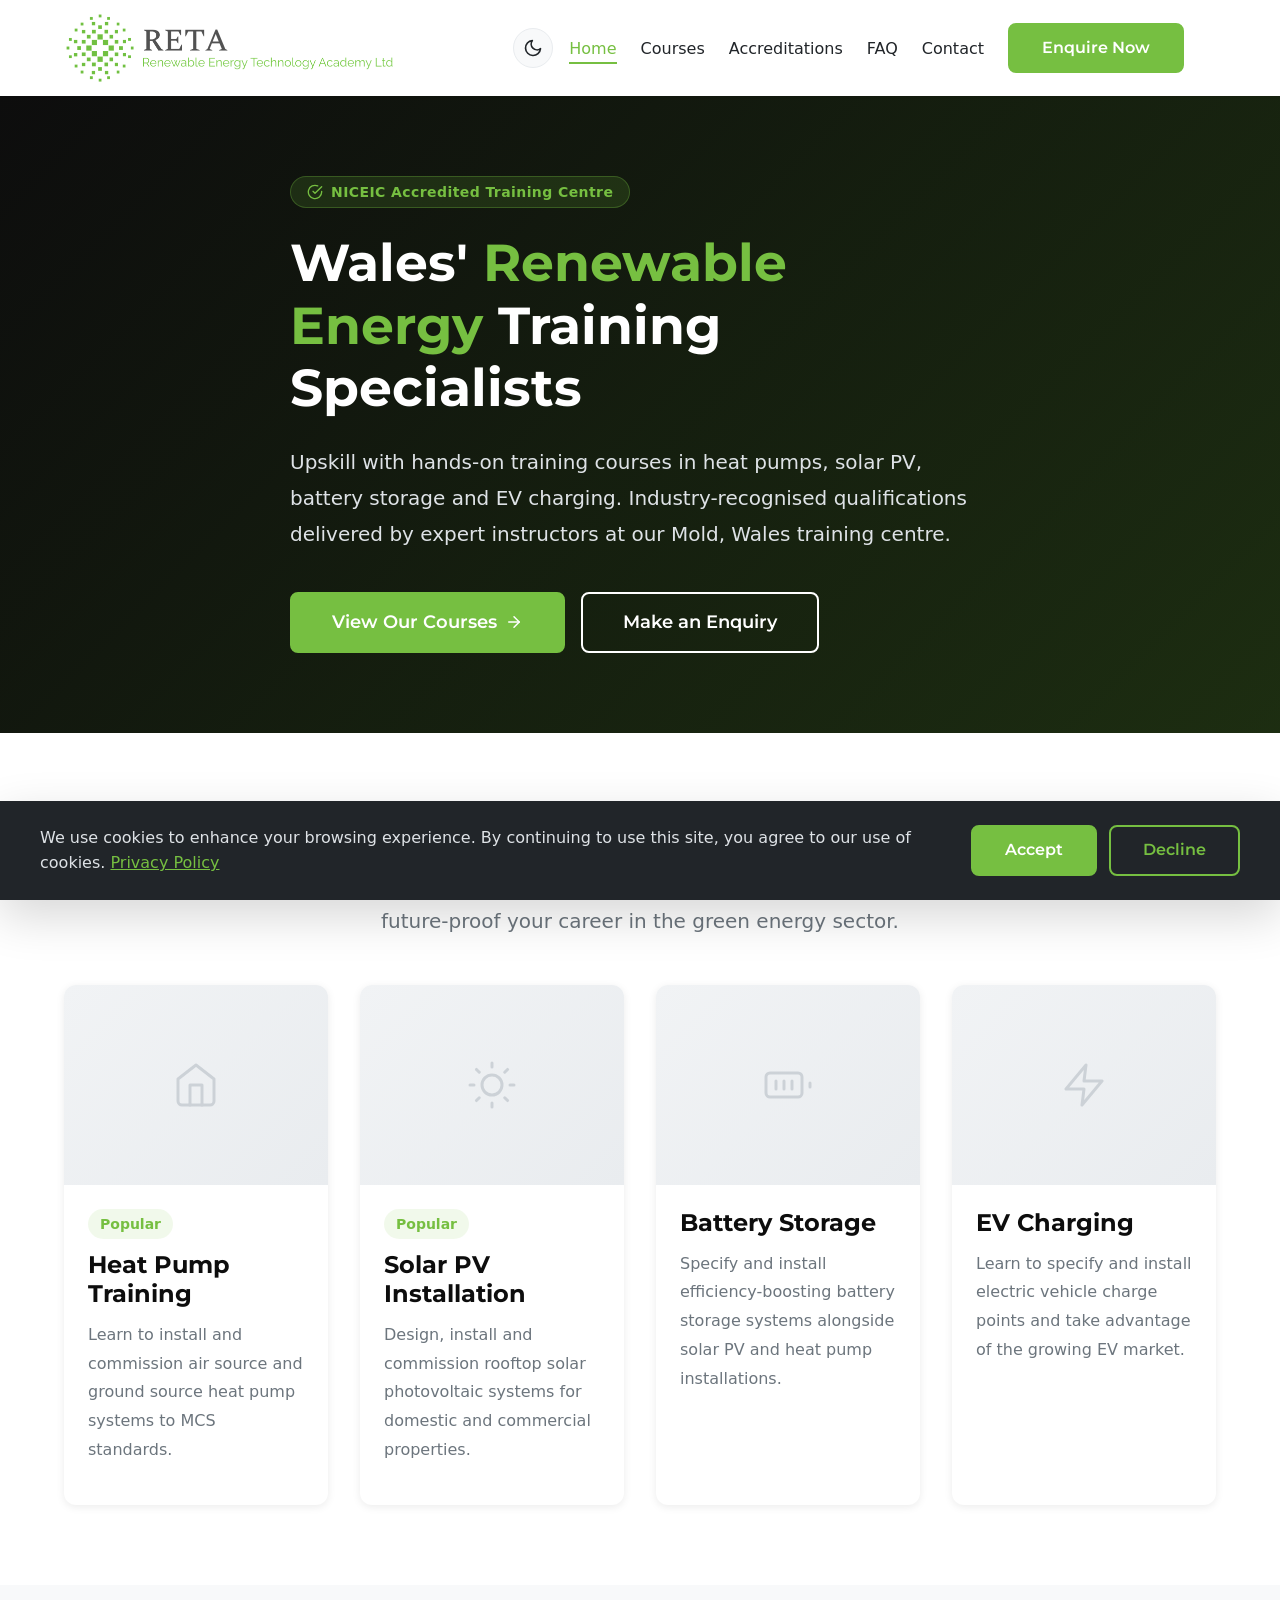
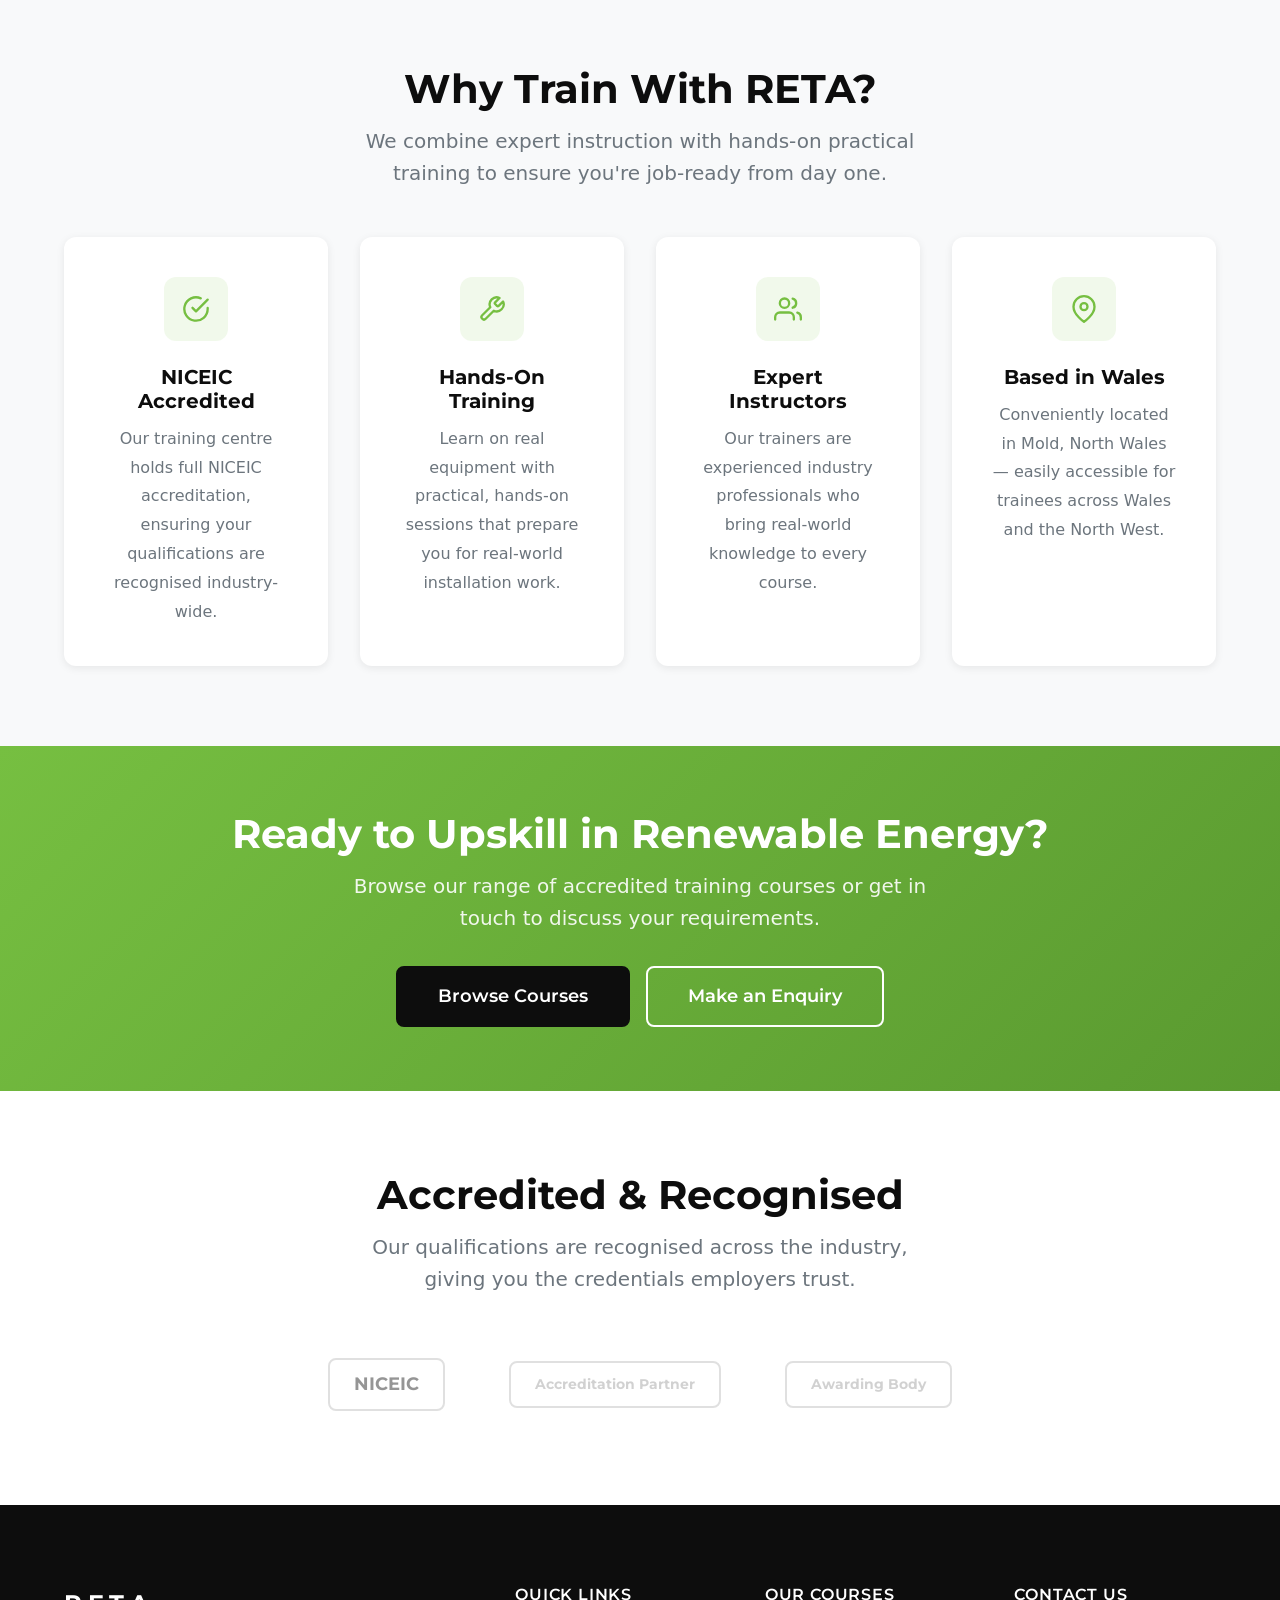
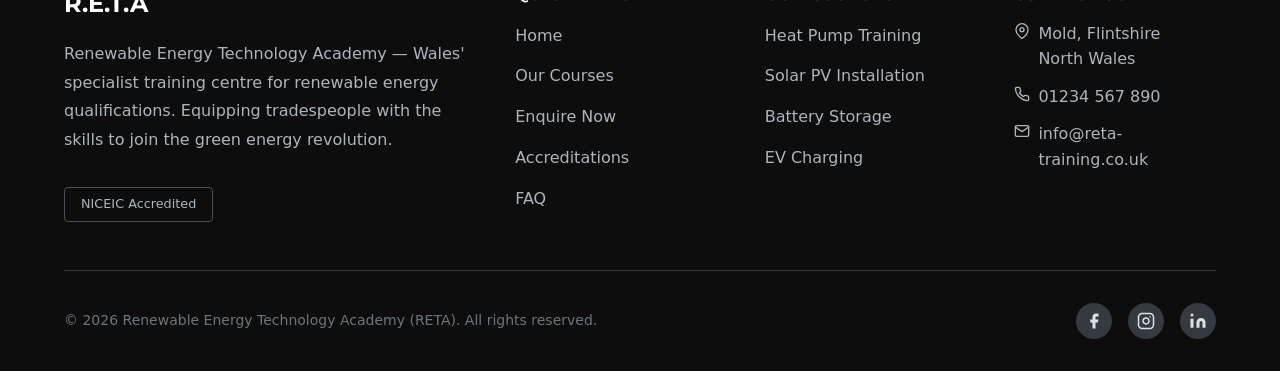
==== index.html @ ae7b5f2a "First Release" ====
<!DOCTYPE html>
<html lang="en">
<head>
  <meta charset="UTF-8">
  <meta name="viewport" content="width=device-width, initial-scale=1.0">
  <link rel="icon" type="image/png" sizes="32x32" href="favicon-32x32.png">
  <link rel="icon" type="image/png" sizes="16x16" href="favicon-16x16.png">
  <title>RETA — Renewable Energy Technology Academy | Training Centre in Wales</title>
  <meta name="description" content="Renewable Energy Technology Academy (RETA) — Wales' specialist training centre for heat pump, solar PV, battery storage and EV charging courses. NICEIC accredited.">

  <!-- Open Graph -->
  <meta property="og:title" content="RETA — Renewable Energy Technology Academy">
  <meta property="og:description" content="Wales' specialist training centre for renewable energy courses. Heat pumps, solar PV, battery storage & EV charging.">
  <meta property="og:type" content="website">
  <meta property="og:locale" content="en_GB">

  <!-- Fonts -->
  <link rel="preconnect" href="https://fonts.googleapis.com">
  <link rel="preconnect" href="https://fonts.gstatic.com" crossorigin>
  <link href="https://fonts.googleapis.com/css2?family=Montserrat:wght@500;600;700&display=swap" rel="stylesheet">

  <!-- Styles -->
  <link rel="stylesheet" href="css/reset.css">
  <link rel="stylesheet" href="css/variables.css">
  <link rel="stylesheet" href="css/layout.css">
  <link rel="stylesheet" href="css/components.css">
  <script>(function(){var t=localStorage.getItem('reta-theme');if(t)document.documentElement.setAttribute('data-theme',t);else if(window.matchMedia&&window.matchMedia('(prefers-color-scheme:dark)').matches)document.documentElement.setAttribute('data-theme','dark');})()</script>

  <!-- Schema.org Structured Data -->
  <script type="application/ld+json">
  {
    "@context": "https://schema.org",
    "@type": "EducationalOrganization",
    "name": "Renewable Energy Technology Academy (RETA)",
    "alternateName": "RETA",
    "description": "Wales' specialist training centre for renewable energy courses including heat pumps, solar PV, battery storage and EV charging.",
    "address": {
      "@type": "PostalAddress",
      "addressLocality": "Mold",
      "addressRegion": "Wales",
      "addressCountry": "GB"
    },
    "areaServed": "GB",
    "sameAs": []
  }
  </script>
</head>
<body>
  <!-- Skip to Content -->
  <a href="#main" class="skip-link">Skip to main content</a>

  <!-- Header -->
  <header class="header" role="banner">
    <div class="header__inner">
      <a href="index.html" class="header__logo" aria-label="RETA — Home">
        <img src="logo.png" alt="RETA — Renewable Energy Technology Academy Ltd" class="header__logo-img">
      </a>

      <button class="theme-toggle" aria-label="Switch to dark mode" type="button">
            <svg class="theme-toggle__icon--sun" xmlns="http://www.w3.org/2000/svg" width="20" height="20" viewBox="0 0 24 24" fill="none" stroke="currentColor" stroke-width="2" stroke-linecap="round" stroke-linejoin="round"><circle cx="12" cy="12" r="5"/><line x1="12" y1="1" x2="12" y2="3"/><line x1="12" y1="21" x2="12" y2="23"/><line x1="4.22" y1="4.22" x2="5.64" y2="5.64"/><line x1="18.36" y1="18.36" x2="19.78" y2="19.78"/><line x1="1" y1="12" x2="3" y2="12"/><line x1="21" y1="12" x2="23" y2="12"/><line x1="4.22" y1="19.78" x2="5.64" y2="18.36"/><line x1="18.36" y1="5.64" x2="19.78" y2="4.22"/></svg>
            <svg class="theme-toggle__icon--moon" xmlns="http://www.w3.org/2000/svg" width="20" height="20" viewBox="0 0 24 24" fill="none" stroke="currentColor" stroke-width="2" stroke-linecap="round" stroke-linejoin="round"><path d="M21 12.79A9 9 0 1 1 11.21 3 7 7 0 0 0 21 12.79z"/></svg>
          </button>

      <nav class="nav" role="navigation" aria-label="Main navigation">
        <button class="nav__toggle" aria-label="Toggle navigation menu" aria-expanded="false">
          <span></span>
          <span></span>
          <span></span>
        </button>

        <ul class="nav__list">
          <li><a href="index.html" class="nav__link">Home</a></li>
          <li><a href="courses.html" class="nav__link">Courses</a></li>
          <li><a href="accreditations.html" class="nav__link">Accreditations</a></li>
          <li><a href="faq.html" class="nav__link">FAQ</a></li>
          <li><a href="contact.html" class="nav__link">Contact</a></li>
          <li><a href="enquire.html" class="nav__link nav__cta btn btn--primary">Enquire Now</a></li>
        </ul>

        <div class="nav__overlay" aria-hidden="true"></div>
      </nav>
    </div>
  </header>

  <!-- Main Content -->
  <main id="main">

    <!-- Hero -->
    <section class="hero" aria-label="Welcome to RETA">
      <div class="hero__overlay"></div>
      <div class="container hero__content">
        <div class="hero__badge">
          <svg width="16" height="16" viewBox="0 0 24 24" fill="none" stroke="currentColor" stroke-width="2" stroke-linecap="round" stroke-linejoin="round"><path d="M22 11.08V12a10 10 0 1 1-5.93-9.14"/><polyline points="22 4 12 14.01 9 11.01"/></svg>
          NICEIC Accredited Training Centre
        </div>
        <h1 class="hero__title">Wales' <span>Renewable Energy</span> Training Specialists</h1>
        <p class="hero__text">Upskill with hands-on training courses in heat pumps, solar PV, battery storage and EV charging. Industry-recognised qualifications delivered by expert instructors at our Mold, Wales training centre.</p>
        <div class="hero__actions">
          <a href="courses.html" class="btn btn--primary btn--lg">
            View Our Courses
            <svg width="18" height="18" viewBox="0 0 24 24" fill="none" stroke="currentColor" stroke-width="2" stroke-linecap="round" stroke-linejoin="round"><line x1="5" y1="12" x2="19" y2="12"/><polyline points="12 5 19 12 12 19"/></svg>
          </a>
          <a href="enquire.html" class="btn btn--secondary btn--lg">Make an Enquiry</a>
        </div>
      </div>
    </section>

    <!-- Course Highlights -->
    <section class="section" aria-labelledby="courses-heading">
      <div class="container">
        <div class="section__header">
          <h2 class="section__title" id="courses-heading">Our Training Courses</h2>
          <p class="section__subtitle">Industry-recognised renewable energy qualifications to future-proof your career in the green energy sector.</p>
        </div>

        <div class="grid grid--4">
          <!-- Heat Pumps -->
          <a href="courses.html#heat-pumps" class="card">
            <div class="card__image card__image--placeholder">
              <svg viewBox="0 0 24 24" fill="none" stroke="currentColor" stroke-width="1.5" stroke-linecap="round" stroke-linejoin="round"><path d="M3 9l9-7 9 7v11a2 2 0 0 1-2 2H5a2 2 0 0 1-2-2z"/><polyline points="9 22 9 12 15 12 15 22"/></svg>
            </div>
            <div class="card__body">
              <span class="card__tag">Popular</span>
              <h3 class="card__title">Heat Pump Training</h3>
              <p class="card__text">Learn to install and commission air source and ground source heat pump systems to MCS standards.</p>
            </div>
          </a>

          <!-- Solar PV -->
          <a href="courses.html#solar-pv" class="card">
            <div class="card__image card__image--placeholder">
              <svg viewBox="0 0 24 24" fill="none" stroke="currentColor" stroke-width="1.5" stroke-linecap="round" stroke-linejoin="round"><circle cx="12" cy="12" r="5"/><line x1="12" y1="1" x2="12" y2="3"/><line x1="12" y1="21" x2="12" y2="23"/><line x1="4.22" y1="4.22" x2="5.64" y2="5.64"/><line x1="18.36" y1="18.36" x2="19.78" y2="19.78"/><line x1="1" y1="12" x2="3" y2="12"/><line x1="21" y1="12" x2="23" y2="12"/><line x1="4.22" y1="19.78" x2="5.64" y2="18.36"/><line x1="18.36" y1="5.64" x2="19.78" y2="4.22"/></svg>
            </div>
            <div class="card__body">
              <span class="card__tag">Popular</span>
              <h3 class="card__title">Solar PV Installation</h3>
              <p class="card__text">Design, install and commission rooftop solar photovoltaic systems for domestic and commercial properties.</p>
            </div>
          </a>

          <!-- Battery Storage -->
          <a href="courses.html#battery-storage" class="card">
            <div class="card__image card__image--placeholder">
              <svg viewBox="0 0 24 24" fill="none" stroke="currentColor" stroke-width="1.5" stroke-linecap="round" stroke-linejoin="round"><rect x="1" y="6" width="18" height="12" rx="2" ry="2"/><line x1="23" y1="13" x2="23" y2="11"/><line x1="6" y1="10" x2="6" y2="14"/><line x1="10" y1="10" x2="10" y2="14"/><line x1="14" y1="10" x2="14" y2="14"/></svg>
            </div>
            <div class="card__body">
              <h3 class="card__title">Battery Storage</h3>
              <p class="card__text">Specify and install efficiency-boosting battery storage systems alongside solar PV and heat pump installations.</p>
            </div>
          </a>

          <!-- EV Charging -->
          <a href="courses.html#ev-charging" class="card">
            <div class="card__image card__image--placeholder">
              <svg viewBox="0 0 24 24" fill="none" stroke="currentColor" stroke-width="1.5" stroke-linecap="round" stroke-linejoin="round"><path d="M13 2L3 14h9l-1 8 10-12h-9l1-8z"/></svg>
            </div>
            <div class="card__body">
              <h3 class="card__title">EV Charging</h3>
              <p class="card__text">Learn to specify and install electric vehicle charge points and take advantage of the growing EV market.</p>
            </div>
          </a>
        </div>
      </div>
    </section>

    <!-- Why Choose RETA -->
    <section class="section section--grey" aria-labelledby="why-heading">
      <div class="container">
        <div class="section__header">
          <h2 class="section__title" id="why-heading">Why Train With RETA?</h2>
          <p class="section__subtitle">We combine expert instruction with hands-on practical training to ensure you're job-ready from day one.</p>
        </div>

        <div class="grid grid--4">
          <div class="card feature">
            <div class="feature__icon">
              <svg viewBox="0 0 24 24" fill="none" stroke="currentColor" stroke-width="2" stroke-linecap="round" stroke-linejoin="round"><path d="M22 11.08V12a10 10 0 1 1-5.93-9.14"/><polyline points="22 4 12 14.01 9 11.01"/></svg>
            </div>
            <h3 class="feature__title">NICEIC Accredited</h3>
            <p class="feature__text">Our training centre holds full NICEIC accreditation, ensuring your qualifications are recognised industry-wide.</p>
          </div>

          <div class="card feature">
            <div class="feature__icon">
              <svg viewBox="0 0 24 24" fill="none" stroke="currentColor" stroke-width="2" stroke-linecap="round" stroke-linejoin="round"><path d="M14.7 6.3a1 1 0 0 0 0 1.4l1.6 1.6a1 1 0 0 0 1.4 0l3.77-3.77a6 6 0 0 1-7.94 7.94l-6.91 6.91a2.12 2.12 0 0 1-3-3l6.91-6.91a6 6 0 0 1 7.94-7.94l-3.76 3.76z"/></svg>
            </div>
            <h3 class="feature__title">Hands-On Training</h3>
            <p class="feature__text">Learn on real equipment with practical, hands-on sessions that prepare you for real-world installation work.</p>
          </div>

          <div class="card feature">
            <div class="feature__icon">
              <svg viewBox="0 0 24 24" fill="none" stroke="currentColor" stroke-width="2" stroke-linecap="round" stroke-linejoin="round"><path d="M17 21v-2a4 4 0 0 0-4-4H5a4 4 0 0 0-4 4v2"/><circle cx="9" cy="7" r="4"/><path d="M23 21v-2a4 4 0 0 0-3-3.87"/><path d="M16 3.13a4 4 0 0 1 0 7.75"/></svg>
            </div>
            <h3 class="feature__title">Expert Instructors</h3>
            <p class="feature__text">Our trainers are experienced industry professionals who bring real-world knowledge to every course.</p>
          </div>

          <div class="card feature">
            <div class="feature__icon">
              <svg viewBox="0 0 24 24" fill="none" stroke="currentColor" stroke-width="2" stroke-linecap="round" stroke-linejoin="round"><path d="M21 10c0 7-9 13-9 13s-9-6-9-13a9 9 0 0 1 18 0z"/><circle cx="12" cy="10" r="3"/></svg>
            </div>
            <h3 class="feature__title">Based in Wales</h3>
            <p class="feature__text">Conveniently located in Mold, North Wales — easily accessible for trainees across Wales and the North West.</p>
          </div>
        </div>
      </div>
    </section>

    <!-- CTA Banner -->
    <section class="cta-banner" aria-label="Call to action">
      <div class="container">
        <h2 class="cta-banner__title">Ready to Upskill in Renewable Energy?</h2>
        <p class="cta-banner__text">Browse our range of accredited training courses or get in touch to discuss your requirements.</p>
        <div class="cta-banner__actions">
          <a href="courses.html" class="btn btn--dark btn--lg">Browse Courses</a>
          <a href="enquire.html" class="btn btn--secondary btn--lg">Make an Enquiry</a>
        </div>
      </div>
    </section>

    <!-- Accreditation Strip -->
    <section class="section" aria-label="Accreditations">
      <div class="container">
        <div class="section__header">
          <h2 class="section__title">Accredited & Recognised</h2>
          <p class="section__subtitle">Our qualifications are recognised across the industry, giving you the credentials employers trust.</p>
        </div>
        <div class="logo-strip">
          <div class="logo-strip__item">
            <!-- Replace with actual NICEIC logo -->
            <div style="padding: 10px 24px; border: 2px solid #ccc; border-radius: 8px; font-family: var(--font-heading); font-weight: 700; color: #495057; font-size: 1.1rem;">NICEIC</div>
          </div>
          <div class="logo-strip__item">
            <div style="padding: 10px 24px; border: 2px solid #ccc; border-radius: 8px; font-family: var(--font-heading); font-weight: 700; color: #adb5bd; font-size: 0.9rem;">Accreditation Partner</div>
          </div>
          <div class="logo-strip__item">
            <div style="padding: 10px 24px; border: 2px solid #ccc; border-radius: 8px; font-family: var(--font-heading); font-weight: 700; color: #adb5bd; font-size: 0.9rem;">Awarding Body</div>
          </div>
        </div>
      </div>
    </section>

  </main>

  <!-- Footer -->
  <footer class="footer" role="contentinfo">
    <div class="container">
      <div class="footer__inner">
        <!-- Brand -->
        <div class="footer__brand">
          <div class="footer__logo">R.E.T.A</div>
          <p class="footer__description">Renewable Energy Technology Academy — Wales' specialist training centre for renewable energy qualifications. Equipping tradespeople with the skills to join the green energy revolution.</p>
          <div class="footer__accreditation">
            <div style="padding: 6px 16px; border: 1px solid #495057; border-radius: 4px; font-size: 0.8rem; color: #adb5bd;">NICEIC Accredited</div>
          </div>
        </div>

        <!-- Quick Links -->
        <div>
          <h3 class="footer__heading">Quick Links</h3>
          <ul class="footer__links">
            <li><a href="index.html" class="footer__link">Home</a></li>
            <li><a href="courses.html" class="footer__link">Our Courses</a></li>
            <li><a href="enquire.html" class="footer__link">Enquire Now</a></li>
            <li><a href="accreditations.html" class="footer__link">Accreditations</a></li>
            <li><a href="faq.html" class="footer__link">FAQ</a></li>
          </ul>
        </div>

        <!-- Courses -->
        <div>
          <h3 class="footer__heading">Our Courses</h3>
          <ul class="footer__links">
            <li><a href="courses.html#heat-pumps" class="footer__link">Heat Pump Training</a></li>
            <li><a href="courses.html#solar-pv" class="footer__link">Solar PV Installation</a></li>
            <li><a href="courses.html#battery-storage" class="footer__link">Battery Storage</a></li>
            <li><a href="courses.html#ev-charging" class="footer__link">EV Charging</a></li>
          </ul>
        </div>

        <!-- Contact -->
        <div>
          <h3 class="footer__heading">Contact Us</h3>
          <div class="footer__contact-item">
            <svg width="16" height="16" viewBox="0 0 24 24" fill="none" stroke="currentColor" stroke-width="2" stroke-linecap="round" stroke-linejoin="round"><path d="M21 10c0 7-9 13-9 13s-9-6-9-13a9 9 0 0 1 18 0z"/><circle cx="12" cy="10" r="3"/></svg>
            <span>Mold, Flintshire<br>North Wales</span>
          </div>
          <div class="footer__contact-item">
            <svg width="16" height="16" viewBox="0 0 24 24" fill="none" stroke="currentColor" stroke-width="2" stroke-linecap="round" stroke-linejoin="round"><path d="M22 16.92v3a2 2 0 0 1-2.18 2 19.79 19.79 0 0 1-8.63-3.07 19.5 19.5 0 0 1-6-6 19.79 19.79 0 0 1-3.07-8.67A2 2 0 0 1 4.11 2h3a2 2 0 0 1 2 1.72 12.84 12.84 0 0 0 .7 2.81 2 2 0 0 1-.45 2.11L8.09 9.91a16 16 0 0 0 6 6l1.27-1.27a2 2 0 0 1 2.11-.45 12.84 12.84 0 0 0 2.81.7A2 2 0 0 1 22 16.92z"/></svg>
            <a href="tel:+441234567890">01234 567 890</a>
          </div>
          <div class="footer__contact-item">
            <svg width="16" height="16" viewBox="0 0 24 24" fill="none" stroke="currentColor" stroke-width="2" stroke-linecap="round" stroke-linejoin="round"><path d="M4 4h16c1.1 0 2 .9 2 2v12c0 1.1-.9 2-2 2H4c-1.1 0-2-.9-2-2V6c0-1.1.9-2 2-2z"/><polyline points="22,6 12,13 2,6"/></svg>
            <a href="mailto:info@reta-training.co.uk">info@reta-training.co.uk</a>
          </div>
        </div>
      </div>

      <div class="footer__bottom">
        <p class="footer__copyright">&copy; 2026 Renewable Energy Technology Academy (RETA). All rights reserved.</p>
        <div class="footer__socials">
          <a href="#" class="footer__social-link" aria-label="Facebook">
            <svg width="18" height="18" viewBox="0 0 24 24" fill="currentColor"><path d="M18 2h-3a5 5 0 0 0-5 5v3H7v4h3v8h4v-8h3l1-4h-4V7a1 1 0 0 1 1-1h3z"/></svg>
          </a>
          <a href="#" class="footer__social-link" aria-label="Instagram">
            <svg width="18" height="18" viewBox="0 0 24 24" fill="none" stroke="currentColor" stroke-width="2" stroke-linecap="round" stroke-linejoin="round"><rect x="2" y="2" width="20" height="20" rx="5" ry="5"/><path d="M16 11.37A4 4 0 1 1 12.63 8 4 4 0 0 1 16 11.37z"/><line x1="17.5" y1="6.5" x2="17.51" y2="6.5"/></svg>
          </a>
          <a href="#" class="footer__social-link" aria-label="LinkedIn">
            <svg width="18" height="18" viewBox="0 0 24 24" fill="currentColor"><path d="M16 8a6 6 0 0 1 6 6v7h-4v-7a2 2 0 0 0-2-2 2 2 0 0 0-2 2v7h-4v-7a6 6 0 0 1 6-6z"/><rect x="2" y="9" width="4" height="12"/><circle cx="4" cy="4" r="2"/></svg>
          </a>
        </div>
      </div>
    </div>
  </footer>

  <!-- Cookie Banner -->
  <div class="cookie-banner" role="dialog" aria-label="Cookie consent">
    <div class="cookie-banner__inner">
      <p class="cookie-banner__text">We use cookies to enhance your browsing experience. By continuing to use this site, you agree to our use of cookies. <a href="#">Privacy Policy</a></p>
      <div class="cookie-banner__actions">
        <button class="btn btn--primary" data-cookie-accept>Accept</button>
        <button class="btn btn--outline" data-cookie-decline>Decline</button>
      </div>
    </div>
  </div>

  <!-- Scripts -->
  <script src="js/nav.js"></script>
  <script src="js/cookie.js"></script>
  <script src="js/theme.js"></script>
</body>
</html>
---- css/variables.css ----
/* ========================================
   RETA Brand Design Tokens
   ======================================== */

:root {
  /* Brand Palette */
  --color-primary: #76BF41;
  --color-primary-dark: #5a9a30;
  --color-accent: #0DF205;
  --color-highlight: #F2E205;
  --color-olive: #736B02;
  --color-black: #0D0D0D;

  /* Neutrals */
  --color-white: #FFFFFF;
  --color-grey-50: #F8F9FA;
  --color-grey-100: #F1F3F5;
  --color-grey-200: #E9ECEF;
  --color-grey-300: #DEE2E6;
  --color-grey-400: #ADB5BD;
  --color-grey-500: #6C757D;
  --color-grey-600: #495057;
  --color-grey-700: #343A40;
  --color-grey-800: #212529;

  /* Semantic */
  --color-success: #76BF41;
  --color-error: #DC3545;
  --color-warning: #F2E205;

  /* Typography */
  --font-heading: 'Montserrat', system-ui, -apple-system, 'Segoe UI', sans-serif;
  --font-body: system-ui, -apple-system, 'Segoe UI', Roboto, 'Helvetica Neue', Arial, sans-serif;

  --fs-xs: clamp(0.75rem, 0.7rem + 0.25vw, 0.875rem);
  --fs-sm: clamp(0.875rem, 0.8rem + 0.35vw, 1rem);
  --fs-base: clamp(1rem, 0.95rem + 0.25vw, 1.125rem);
  --fs-md: clamp(1.125rem, 1rem + 0.5vw, 1.25rem);
  --fs-lg: clamp(1.25rem, 1.1rem + 0.75vw, 1.5rem);
  --fs-xl: clamp(1.5rem, 1.2rem + 1.5vw, 2rem);
  --fs-2xl: clamp(1.875rem, 1.4rem + 2.4vw, 2.5rem);
  --fs-3xl: clamp(2.25rem, 1.6rem + 3.2vw, 3.25rem);

  --fw-regular: 400;
  --fw-medium: 500;
  --fw-semibold: 600;
  --fw-bold: 700;

  --lh-tight: 1.2;
  --lh-normal: 1.6;
  --lh-loose: 1.8;

  /* Spacing (8px base) */
  --space-1: 0.25rem;   /* 4px */
  --space-2: 0.5rem;    /* 8px */
  --space-3: 0.75rem;   /* 12px */
  --space-4: 1rem;      /* 16px */
  --space-5: 1.5rem;    /* 24px */
  --space-6: 2rem;      /* 32px */
  --space-7: 2.5rem;    /* 40px */
  --space-8: 3rem;      /* 48px */
  --space-9: 4rem;      /* 64px */
  --space-10: 5rem;     /* 80px */
  --space-11: 6rem;     /* 96px */
  --space-12: 8rem;     /* 128px */

  /* Layout */
  --max-width: 1200px;
  --max-width-narrow: 800px;
  --header-height: 96px;
  --border-radius-sm: 4px;
  --border-radius: 8px;
  --border-radius-lg: 12px;
  --border-radius-xl: 16px;
  --border-radius-full: 9999px;

  /* Shadows */
  --shadow-sm: 0 1px 2px rgba(0, 0, 0, 0.06);
  --shadow: 0 2px 8px rgba(0, 0, 0, 0.08);
  --shadow-md: 0 4px 16px rgba(0, 0, 0, 0.1);
  --shadow-lg: 0 8px 32px rgba(0, 0, 0, 0.12);
  --shadow-xl: 0 16px 48px rgba(0, 0, 0, 0.16);

  /* Transitions */
  --transition-fast: 150ms ease;
  --transition: 250ms ease;
  --transition-slow: 400ms ease;

  /* Theme-aware semantic tokens (light mode defaults) */
  --bg-body: var(--color-white);
  --bg-surface: var(--color-white);
  --bg-surface-raised: var(--color-grey-50);
  --bg-header: var(--color-white);
  --bg-footer: var(--color-black);
  --bg-input: var(--color-white);

  --text-primary: var(--color-grey-800);
  --text-secondary: var(--color-grey-500);
  --text-heading: var(--color-black);
  --text-on-dark: var(--color-grey-300);

  --border-color: var(--color-grey-200);
  --border-color-input: var(--color-grey-300);

  --card-bg: var(--color-white);
  --card-shadow: var(--shadow);
  --card-shadow-hover: var(--shadow-lg);
}

/* ========================================
   Dark Theme
   ======================================== */
[data-theme="dark"] {
  --bg-body: #111111;
  --bg-surface: #1a1a1a;
  --bg-surface-raised: #222222;
  --bg-header: #1a1a1a;
  --bg-footer: #111111;
  --bg-input: #222222;

  --text-primary: #E0E0E0;
  --text-secondary: #999999;
  --text-heading: #F5F5F5;
  --text-on-dark: #BBBBBB;

  --border-color: #333333;
  --border-color-input: #444444;

  --card-bg: #1e1e1e;
  --card-shadow: 0 2px 8px rgba(0, 0, 0, 0.3);
  --card-shadow-hover: 0 8px 32px rgba(0, 0, 0, 0.4);

  --color-grey-50: #1a1a1a;
  --color-grey-100: #222222;
  --color-grey-200: #333333;
  --color-grey-300: #444444;
  --color-grey-400: #888888;
  --color-grey-500: #999999;
  --color-grey-600: #BBBBBB;
  --color-grey-700: #DDDDDD;
  --color-grey-800: #E0E0E0;

  --shadow-sm: 0 1px 2px rgba(0, 0, 0, 0.3);
  --shadow: 0 2px 8px rgba(0, 0, 0, 0.3);
  --shadow-md: 0 4px 16px rgba(0, 0, 0, 0.35);
  --shadow-lg: 0 8px 32px rgba(0, 0, 0, 0.4);
  --shadow-xl: 0 16px 48px rgba(0, 0, 0, 0.5);
}
---- css/layout.css ----
/* ========================================
   Layout: Header, Footer, Grid, Responsive
   ======================================== */

/* --- Base --- */
body {
  font-family: var(--font-body);
  font-size: var(--fs-base);
  color: var(--text-primary);
  background-color: var(--bg-body);
  line-height: var(--lh-normal);
  transition: background-color var(--transition), color var(--transition);
}

h1, h2, h3, h4, h5, h6 {
  font-family: var(--font-heading);
  font-weight: var(--fw-bold);
  line-height: var(--lh-tight);
  color: var(--text-heading);
}

/* --- Visually Hidden (SR Only) --- */
.sr-only {
  position: absolute;
  width: 1px;
  height: 1px;
  padding: 0;
  margin: -1px;
  overflow: hidden;
  clip: rect(0, 0, 0, 0);
  white-space: nowrap;
  border: 0;
}

/* --- Skip to Content --- */
.skip-link {
  position: absolute;
  top: -100%;
  left: var(--space-4);
  background: var(--color-primary);
  color: var(--color-white);
  padding: var(--space-2) var(--space-4);
  border-radius: var(--border-radius);
  z-index: 1000;
  font-weight: var(--fw-semibold);
}

.skip-link:focus {
  top: var(--space-2);
}

/* --- Container --- */
.container {
  width: 100%;
  max-width: var(--max-width);
  margin: 0 auto;
  padding: 0 var(--space-5);
}

.container--narrow {
  max-width: var(--max-width-narrow);
}

/* --- Theme Toggle --- */
.theme-toggle {
  display: flex;
  align-items: center;
  justify-content: center;
  width: 40px;
  height: 40px;
  border-radius: var(--border-radius-full);
  background: var(--bg-surface-raised);
  border: 1px solid var(--border-color);
  cursor: pointer;
  transition: background var(--transition-fast), border-color var(--transition-fast), transform var(--transition-fast);
  flex-shrink: 0;
  margin-left: auto;
}

.theme-toggle:hover {
  background: var(--color-primary);
  border-color: var(--color-primary);
  transform: scale(1.05);
}

.theme-toggle:hover svg {
  stroke: var(--color-white);
}

.theme-toggle svg {
  width: 20px;
  height: 20px;
  stroke: var(--text-primary);
  transition: stroke var(--transition-fast);
}

.theme-toggle__icon--sun {
  display: none;
}

[data-theme="dark"] .theme-toggle__icon--sun {
  display: block;
}

[data-theme="dark"] .theme-toggle__icon--moon {
  display: none;
}

/* --- Header --- */
.header {
  position: sticky;
  top: 0;
  z-index: 100;
  background: var(--bg-header);
  box-shadow: var(--shadow-sm);
  transition: background-color var(--transition), box-shadow var(--transition);
  height: var(--header-height);
  display: flex;
  align-items: center;
}

.header.scrolled {
  box-shadow: var(--shadow-md);
}

.header__inner {
  display: flex;
  align-items: center;
  justify-content: space-between;
  gap: var(--space-4);
  width: 100%;
  max-width: var(--max-width);
  margin: 0 auto;
  padding: 0 var(--space-5);
}

.header__logo {
  display: flex;
  align-items: center;
  text-decoration: none;
  flex-shrink: 0;
  transition: opacity var(--transition-fast);
}

.header__logo:hover {
  opacity: 0.85;
}

.header__logo-img {
  height: 72px;
  width: auto;
  display: block;
}

/* --- Nav --- */
.nav {
  display: flex;
  align-items: center;
  gap: var(--space-6);
}

.nav__list {
  display: flex;
  align-items: center;
  gap: var(--space-5);
}

.nav__link {
  font-size: var(--fs-sm);
  font-weight: var(--fw-medium);
  color: var(--text-primary);
  transition: color var(--transition-fast);
  position: relative;
  padding: var(--space-1) 0;
}

.nav__link::after {
  content: '';
  position: absolute;
  bottom: -2px;
  left: 0;
  width: 0;
  height: 2px;
  background: var(--color-primary);
  transition: width var(--transition);
}

.nav__link:hover,
.nav__link.active {
  color: var(--color-primary);
}

.nav__link:hover::after,
.nav__link.active::after {
  width: 100%;
}

/* --- Mobile Nav Toggle --- */
.nav__toggle {
  display: none;
  flex-direction: column;
  gap: 5px;
  padding: var(--space-2);
  z-index: 110;
}

.nav__toggle span {
  display: block;
  width: 24px;
  height: 2px;
  background: var(--text-heading);
  transition: transform var(--transition), opacity var(--transition);
}

.nav__toggle.active span:nth-child(1) {
  transform: translateY(7px) rotate(45deg);
}

.nav__toggle.active span:nth-child(2) {
  opacity: 0;
}

.nav__toggle.active span:nth-child(3) {
  transform: translateY(-7px) rotate(-45deg);
}

/* --- Section --- */
.section {
  padding: var(--space-10) 0;
}

.section--grey {
  background: var(--bg-surface-raised);
}

.section--dark {
  background: var(--color-black);
  color: var(--color-white);
}

.section--dark h2,
.section--dark h3 {
  color: var(--color-white);
}

.section__header {
  text-align: center;
  margin-bottom: var(--space-8);
}

.section__title {
  font-size: var(--fs-2xl);
  margin-bottom: var(--space-3);
}

.section__subtitle {
  font-size: var(--fs-md);
  color: var(--text-secondary);
  max-width: 600px;
  margin: 0 auto;
}

/* --- Grid System --- */
.grid {
  display: grid;
  gap: var(--space-6);
}

.grid--2 {
  grid-template-columns: repeat(2, 1fr);
}

.grid--3 {
  grid-template-columns: repeat(3, 1fr);
}

.grid--4 {
  grid-template-columns: repeat(4, 1fr);
}

/* --- Footer --- */
.footer {
  background: var(--bg-footer);
  color: var(--color-grey-300);
  padding: var(--space-10) 0 var(--space-6);
}

.footer__inner {
  display: grid;
  grid-template-columns: 2fr 1fr 1fr 1fr;
  gap: var(--space-8);
}

.footer__brand {
  display: flex;
  flex-direction: column;
  gap: var(--space-4);
}

.footer__logo {
  font-family: var(--font-heading);
  font-size: var(--fs-lg);
  font-weight: var(--fw-bold);
  color: var(--color-white);
}

.footer__description {
  font-size: var(--fs-sm);
  line-height: var(--lh-loose);
  color: var(--color-grey-400);
}

.footer__heading {
  font-family: var(--font-heading);
  font-size: var(--fs-sm);
  font-weight: var(--fw-semibold);
  color: var(--color-white);
  margin-bottom: var(--space-4);
  text-transform: uppercase;
  letter-spacing: 0.05em;
}

.footer__links {
  display: flex;
  flex-direction: column;
  gap: var(--space-3);
}

.footer__link {
  font-size: var(--fs-sm);
  color: var(--color-grey-400);
  transition: color var(--transition-fast);
}

.footer__link:hover {
  color: var(--color-primary);
}

.footer__contact-item {
  display: flex;
  align-items: flex-start;
  gap: var(--space-2);
  font-size: var(--fs-sm);
  color: var(--color-grey-400);
  margin-bottom: var(--space-3);
}

.footer__contact-item svg {
  flex-shrink: 0;
  margin-top: 2px;
}

.footer__bottom {
  margin-top: var(--space-8);
  padding-top: var(--space-6);
  border-top: 1px solid var(--color-grey-700);
  display: flex;
  align-items: center;
  justify-content: space-between;
  flex-wrap: wrap;
  gap: var(--space-4);
}

.footer__copyright {
  font-size: var(--fs-xs);
  color: var(--color-grey-500);
}

.footer__socials {
  display: flex;
  gap: var(--space-4);
}

.footer__social-link {
  display: flex;
  align-items: center;
  justify-content: center;
  width: 36px;
  height: 36px;
  border-radius: var(--border-radius-full);
  background: var(--color-grey-700);
  color: var(--color-grey-300);
  transition: background var(--transition-fast), color var(--transition-fast);
}

.footer__social-link:hover {
  background: var(--color-primary);
  color: var(--color-white);
}

.footer__accreditation {
  display: flex;
  align-items: center;
  gap: var(--space-3);
  margin-top: var(--space-4);
}

.footer__accreditation img {
  height: 40px;
  width: auto;
}

/* ========================================
   Responsive
   ======================================== */

@media (max-width: 992px) {
  .grid--4 {
    grid-template-columns: repeat(2, 1fr);
  }

  .grid--3 {
    grid-template-columns: repeat(2, 1fr);
  }

  .footer__inner {
    grid-template-columns: 1fr 1fr;
  }
}

@media (max-width: 768px) {
  .nav__toggle {
    display: flex;
  }

  .nav__list {
    position: fixed;
    top: 0;
    right: -100%;
    width: 280px;
    height: 100vh;
    flex-direction: column;
    align-items: flex-start;
    gap: 0;
    background: var(--bg-header);
    padding: calc(var(--header-height) + var(--space-5)) var(--space-6) var(--space-6);
    box-shadow: var(--shadow-xl);
    transition: right var(--transition);
    overflow-y: auto;
  }

  .nav__list.open {
    right: 0;
  }

  .nav__link {
    font-size: var(--fs-base);
    padding: var(--space-3) 0;
    width: 100%;
    border-bottom: 1px solid var(--border-color);
  }

  .nav__cta {
    margin-top: var(--space-4);
    width: 100%;
    text-align: center;
  }

  .nav__overlay {
    display: none;
    position: fixed;
    top: 0;
    left: 0;
    width: 100%;
    height: 100%;
    background: rgba(0, 0, 0, 0.5);
    z-index: 90;
  }

  .nav__overlay.active {
    display: block;
  }

  .grid--2,
  .grid--3,
  .grid--4 {
    grid-template-columns: 1fr;
  }

  .footer__inner {
    grid-template-columns: 1fr;
    gap: var(--space-6);
  }

  .footer__bottom {
    flex-direction: column;
    text-align: center;
  }

  .section {
    padding: var(--space-8) 0;
  }

  .section__title {
    font-size: var(--fs-xl);
  }
}

@media (max-width: 480px) {
  .container {
    padding: 0 var(--space-4);
  }

  .header__inner {
    padding: 0 var(--space-4);
  }
}
---- css/components.css ----
/* ========================================
   Components: Buttons, Cards, Hero, Forms,
   Accordion, Badges, CTA Banners
   ======================================== */

/* --- Buttons --- */
.btn {
  display: inline-flex;
  align-items: center;
  justify-content: center;
  gap: var(--space-2);
  padding: var(--space-3) var(--space-6);
  font-family: var(--font-heading);
  font-size: var(--fs-sm);
  font-weight: var(--fw-semibold);
  border-radius: var(--border-radius);
  transition: all var(--transition-fast);
  text-decoration: none;
  border: 2px solid transparent;
  cursor: pointer;
  line-height: 1.4;
}

.btn--primary {
  background: var(--color-primary);
  color: var(--color-white);
  border-color: var(--color-primary);
}

.btn--primary:hover {
  background: var(--color-primary-dark);
  border-color: var(--color-primary-dark);
  transform: translateY(-1px);
  box-shadow: var(--shadow-md);
}

.btn--secondary {
  background: transparent;
  color: var(--color-white);
  border-color: var(--color-white);
}

.btn--secondary:hover {
  background: var(--color-white);
  color: var(--color-black);
  transform: translateY(-1px);
}

.btn--outline {
  background: transparent;
  color: var(--color-primary);
  border-color: var(--color-primary);
}

.btn--outline:hover {
  background: var(--color-primary);
  color: var(--color-white);
  transform: translateY(-1px);
  box-shadow: var(--shadow-md);
}

.btn--dark {
  background: var(--color-black);
  color: var(--color-white);
  border-color: var(--color-black);
}

.btn--dark:hover {
  background: var(--color-grey-800);
  border-color: var(--color-grey-800);
  transform: translateY(-1px);
  box-shadow: var(--shadow-md);
}

.btn--lg {
  padding: var(--space-4) var(--space-7);
  font-size: var(--fs-base);
}

.btn--full {
  width: 100%;
}

.btn svg {
  width: 18px;
  height: 18px;
}

/* --- Hero --- */
.hero {
  position: relative;
  min-height: 550px;
  display: flex;
  align-items: center;
  background: linear-gradient(135deg, var(--color-black) 0%, #1a2a10 50%, #243614 100%);
  overflow: hidden;
}

.hero__bg {
  position: absolute;
  top: 0;
  left: 0;
  width: 100%;
  height: 100%;
  object-fit: cover;
  opacity: 0.25;
}

.hero__overlay {
  position: absolute;
  top: 0;
  left: 0;
  width: 100%;
  height: 100%;
  background: linear-gradient(135deg, rgba(13, 13, 13, 0.85) 0%, rgba(26, 42, 16, 0.7) 100%);
}

.hero__content {
  position: relative;
  z-index: 2;
  max-width: 700px;
  padding: var(--space-10) 0;
}

.hero__badge {
  display: inline-flex;
  align-items: center;
  gap: var(--space-2);
  background: rgba(118, 191, 65, 0.15);
  border: 1px solid rgba(118, 191, 65, 0.3);
  color: var(--color-primary);
  padding: var(--space-1) var(--space-4);
  border-radius: var(--border-radius-full);
  font-size: var(--fs-xs);
  font-weight: var(--fw-semibold);
  margin-bottom: var(--space-5);
  letter-spacing: 0.03em;
}

.hero__title {
  font-size: var(--fs-3xl);
  color: var(--color-white);
  margin-bottom: var(--space-5);
}

.hero__title span {
  color: var(--color-primary);
}

.hero__text {
  font-size: var(--fs-md);
  color: var(--color-grey-300);
  margin-bottom: var(--space-7);
  line-height: var(--lh-loose);
}

.hero__actions {
  display: flex;
  gap: var(--space-4);
  flex-wrap: wrap;
}

/* --- Cards --- */
.card {
  background: var(--card-bg);
  border-radius: var(--border-radius-lg);
  box-shadow: var(--card-shadow);
  overflow: hidden;
  transition: transform var(--transition), box-shadow var(--transition), background-color var(--transition);
}

.card:hover {
  transform: translateY(-4px);
  box-shadow: var(--card-shadow-hover);
}

.card__image {
  width: 100%;
  height: 200px;
  object-fit: cover;
  background: var(--color-grey-200);
}

.card__image--placeholder {
  display: flex;
  align-items: center;
  justify-content: center;
  background: linear-gradient(135deg, var(--color-grey-100), var(--color-grey-200));
  color: var(--color-grey-400);
}

.card__image--placeholder svg {
  width: 48px;
  height: 48px;
  opacity: 0.5;
}

.card__body {
  padding: var(--space-5);
}

.card__tag {
  display: inline-block;
  font-size: var(--fs-xs);
  font-weight: var(--fw-semibold);
  color: var(--color-primary);
  background: rgba(118, 191, 65, 0.1);
  padding: var(--space-1) var(--space-3);
  border-radius: var(--border-radius-full);
  margin-bottom: var(--space-3);
}

.card__title {
  font-size: var(--fs-lg);
  margin-bottom: var(--space-3);
}

.card__text {
  font-size: var(--fs-sm);
  color: var(--text-secondary);
  margin-bottom: var(--space-4);
  line-height: var(--lh-loose);
}

.card__meta {
  display: flex;
  align-items: center;
  gap: var(--space-4);
  font-size: var(--fs-xs);
  color: var(--text-secondary);
  margin-bottom: var(--space-4);
}

.card__meta-item {
  display: flex;
  align-items: center;
  gap: var(--space-1);
}

.card__meta-item svg {
  width: 16px;
  height: 16px;
}

.card__footer {
  padding: var(--space-4) var(--space-5);
  border-top: 1px solid var(--border-color);
}

/* --- Feature Cards --- */
.feature {
  text-align: center;
  padding: var(--space-7);
}

.feature__icon {
  display: inline-flex;
  align-items: center;
  justify-content: center;
  width: 64px;
  height: 64px;
  border-radius: var(--border-radius-lg);
  background: rgba(118, 191, 65, 0.1);
  color: var(--color-primary);
  margin-bottom: var(--space-5);
}

.feature__icon svg {
  width: 28px;
  height: 28px;
}

.feature__title {
  font-size: var(--fs-md);
  margin-bottom: var(--space-3);
}

.feature__text {
  font-size: var(--fs-sm);
  color: var(--text-secondary);
  line-height: var(--lh-loose);
}

/* --- CTA Banner --- */
.cta-banner {
  background: linear-gradient(135deg, var(--color-primary) 0%, var(--color-primary-dark) 100%);
  padding: var(--space-9) 0;
  text-align: center;
}

.cta-banner__title {
  font-size: var(--fs-2xl);
  color: var(--color-white);
  margin-bottom: var(--space-3);
}

.cta-banner__text {
  font-size: var(--fs-md);
  color: rgba(255, 255, 255, 0.9);
  margin-bottom: var(--space-6);
  max-width: 600px;
  margin-left: auto;
  margin-right: auto;
}

.cta-banner__actions {
  display: flex;
  gap: var(--space-4);
  justify-content: center;
  flex-wrap: wrap;
}

/* --- Logo Strip --- */
.logo-strip {
  display: flex;
  align-items: center;
  justify-content: center;
  gap: var(--space-9);
  flex-wrap: wrap;
  padding: var(--space-4) 0;
}

.logo-strip__item {
  display: flex;
  align-items: center;
  justify-content: center;
  height: 50px;
  opacity: 0.6;
  transition: opacity var(--transition);
  filter: grayscale(100%);
}

.logo-strip__item:hover {
  opacity: 1;
  filter: grayscale(0%);
}

.logo-strip__item img {
  max-height: 100%;
  width: auto;
}

/* --- Forms --- */
.form {
  display: flex;
  flex-direction: column;
  gap: var(--space-5);
}

.form__group {
  display: flex;
  flex-direction: column;
  gap: var(--space-2);
}

.form__row {
  display: grid;
  grid-template-columns: 1fr 1fr;
  gap: var(--space-5);
}

.form__label {
  font-size: var(--fs-sm);
  font-weight: var(--fw-medium);
  color: var(--text-primary);
}

.form__label--required::after {
  content: ' *';
  color: var(--color-error);
}

.form__input,
.form__select,
.form__textarea {
  width: 100%;
  padding: var(--space-3) var(--space-4);
  border: 1px solid var(--border-color-input);
  border-radius: var(--border-radius);
  font-size: var(--fs-base);
  color: var(--text-primary);
  background: var(--bg-input);
  transition: border-color var(--transition-fast), box-shadow var(--transition-fast), background-color var(--transition);
}

.form__input:focus,
.form__select:focus,
.form__textarea:focus {
  outline: none;
  border-color: var(--color-primary);
  box-shadow: 0 0 0 3px rgba(118, 191, 65, 0.15);
}

.form__input.error,
.form__select.error,
.form__textarea.error {
  border-color: var(--color-error);
  box-shadow: 0 0 0 3px rgba(220, 53, 69, 0.1);
}

.form__textarea {
  min-height: 140px;
  resize: vertical;
}

.form__error {
  font-size: var(--fs-xs);
  color: var(--color-error);
  display: none;
}

.form__error.visible {
  display: block;
}

.form__select {
  appearance: none;
  background-image: url("data:image/svg+xml,%3Csvg xmlns='http://www.w3.org/2000/svg' width='12' height='8' viewBox='0 0 12 8'%3E%3Cpath fill='%236C757D' d='M1.41 0L6 4.58 10.59 0 12 1.41l-6 6-6-6z'/%3E%3C/svg%3E");
  background-repeat: no-repeat;
  background-position: right var(--space-4) center;
  padding-right: var(--space-8);
}

/* --- Accordion (FAQ) --- */
.accordion {
  display: flex;
  flex-direction: column;
  gap: var(--space-3);
}

.accordion__item {
  border: 1px solid var(--border-color);
  border-radius: var(--border-radius);
  overflow: hidden;
  transition: box-shadow var(--transition);
}

.accordion__item:hover {
  box-shadow: var(--shadow-sm);
}

.accordion__trigger {
  display: flex;
  align-items: center;
  justify-content: space-between;
  width: 100%;
  padding: var(--space-5);
  font-size: var(--fs-base);
  font-weight: var(--fw-semibold);
  color: var(--text-heading);
  text-align: left;
  background: var(--card-bg);
  cursor: pointer;
  border: none;
  gap: var(--space-4);
  transition: background-color var(--transition), color var(--transition-fast);
}

.accordion__trigger:hover {
  color: var(--color-primary);
}

.accordion__icon {
  flex-shrink: 0;
  width: 24px;
  height: 24px;
  transition: transform var(--transition);
}

.accordion__item.active .accordion__icon {
  transform: rotate(180deg);
}

.accordion__content {
  max-height: 0;
  overflow: hidden;
  transition: max-height var(--transition-slow);
}

.accordion__body {
  padding: 0 var(--space-5) var(--space-5);
  font-size: var(--fs-sm);
  color: var(--text-secondary);
  line-height: var(--lh-loose);
}

/* --- Page Header --- */
.page-header {
  background: linear-gradient(135deg, var(--color-black) 0%, #1a2a10 100%);
  padding: var(--space-10) 0 var(--space-8);
  text-align: center;
}

.page-header__title {
  font-size: var(--fs-2xl);
  color: var(--color-white);
  margin-bottom: var(--space-3);
}

.page-header__text {
  font-size: var(--fs-md);
  color: var(--color-grey-400);
  max-width: 600px;
  margin: 0 auto;
}

/* --- Badge --- */
.badge {
  display: inline-flex;
  align-items: center;
  gap: var(--space-2);
  padding: var(--space-2) var(--space-4);
  border-radius: var(--border-radius-full);
  font-size: var(--fs-xs);
  font-weight: var(--fw-semibold);
}

.badge--primary {
  background: rgba(118, 191, 65, 0.1);
  color: var(--color-primary);
}

.badge--dark {
  background: var(--color-grey-800);
  color: var(--color-white);
}

/* --- Map --- */
.map-embed {
  width: 100%;
  height: 400px;
  border-radius: var(--border-radius-lg);
  overflow: hidden;
  box-shadow: var(--shadow);
}

.map-embed iframe {
  width: 100%;
  height: 100%;
  border: 0;
}

/* --- Contact Info Cards --- */
.contact-card {
  display: flex;
  align-items: flex-start;
  gap: var(--space-4);
  padding: var(--space-5);
  background: var(--card-bg);
  border-radius: var(--border-radius-lg);
  box-shadow: var(--card-shadow);
  transition: background-color var(--transition);
}

.contact-card__icon {
  display: flex;
  align-items: center;
  justify-content: center;
  width: 48px;
  height: 48px;
  border-radius: var(--border-radius);
  background: rgba(118, 191, 65, 0.1);
  color: var(--color-primary);
  flex-shrink: 0;
}

.contact-card__icon svg {
  width: 24px;
  height: 24px;
}

.contact-card__title {
  font-size: var(--fs-sm);
  font-weight: var(--fw-semibold);
  margin-bottom: var(--space-1);
}

.contact-card__text {
  font-size: var(--fs-sm);
  color: var(--text-secondary);
}

.contact-card__text a {
  color: var(--color-primary);
  text-decoration: underline;
}

.contact-card__text a:hover {
  color: var(--color-primary-dark);
}

/* --- Cookie Banner --- */
.cookie-banner {
  position: fixed;
  bottom: 0;
  left: 0;
  width: 100%;
  background: var(--color-grey-800);
  color: var(--color-grey-300);
  padding: var(--space-5);
  z-index: 200;
  box-shadow: var(--shadow-xl);
  display: none;
}

.cookie-banner.visible {
  display: block;
}

.cookie-banner__inner {
  display: flex;
  align-items: center;
  justify-content: space-between;
  gap: var(--space-5);
  max-width: var(--max-width);
  margin: 0 auto;
  flex-wrap: wrap;
}

.cookie-banner__text {
  font-size: var(--fs-sm);
  flex: 1;
  min-width: 250px;
}

.cookie-banner__text a {
  color: var(--color-primary);
  text-decoration: underline;
}

.cookie-banner__actions {
  display: flex;
  gap: var(--space-3);
}

/* --- Accreditation Cards --- */
.accreditation-card {
  display: flex;
  gap: var(--space-6);
  align-items: flex-start;
  padding: var(--space-7);
  background: var(--card-bg);
  border-radius: var(--border-radius-lg);
  box-shadow: var(--card-shadow);
  transition: background-color var(--transition);
}

.accreditation-card__logo {
  flex-shrink: 0;
  width: 120px;
  height: 120px;
  display: flex;
  align-items: center;
  justify-content: center;
  background: var(--bg-surface-raised);
  border-radius: var(--border-radius);
  padding: var(--space-4);
}

.accreditation-card__logo img {
  max-width: 100%;
  max-height: 100%;
}

.accreditation-card__content {
  flex: 1;
}

.accreditation-card__title {
  font-size: var(--fs-lg);
  margin-bottom: var(--space-3);
}

.accreditation-card__text {
  font-size: var(--fs-sm);
  color: var(--text-secondary);
  line-height: var(--lh-loose);
}

/* --- Responsive: Forms --- */
@media (max-width: 768px) {
  .form__row {
    grid-template-columns: 1fr;
  }

  .hero {
    min-height: 450px;
  }

  .hero__actions {
    flex-direction: column;
  }

  .hero__actions .btn {
    width: 100%;
  }

  .accreditation-card {
    flex-direction: column;
    align-items: center;
    text-align: center;
  }

  .cookie-banner__inner {
    flex-direction: column;
    text-align: center;
  }
}
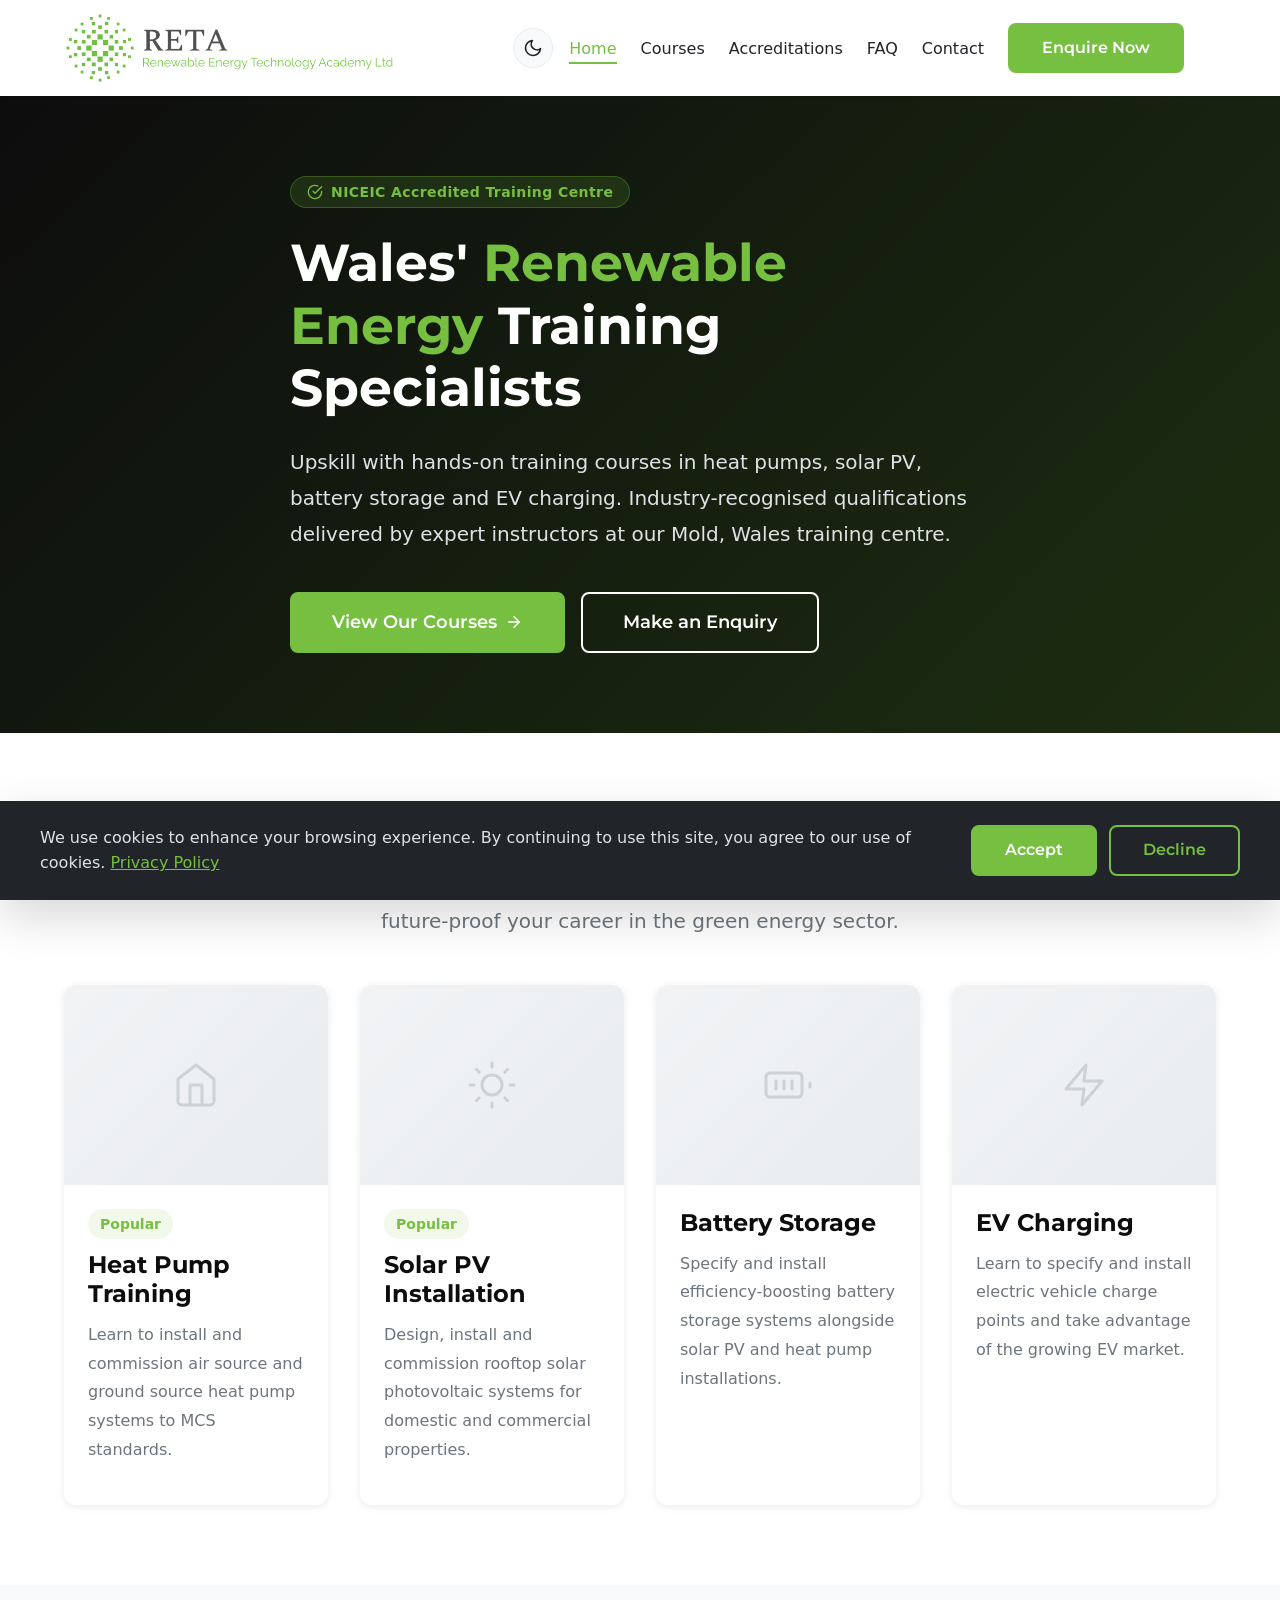
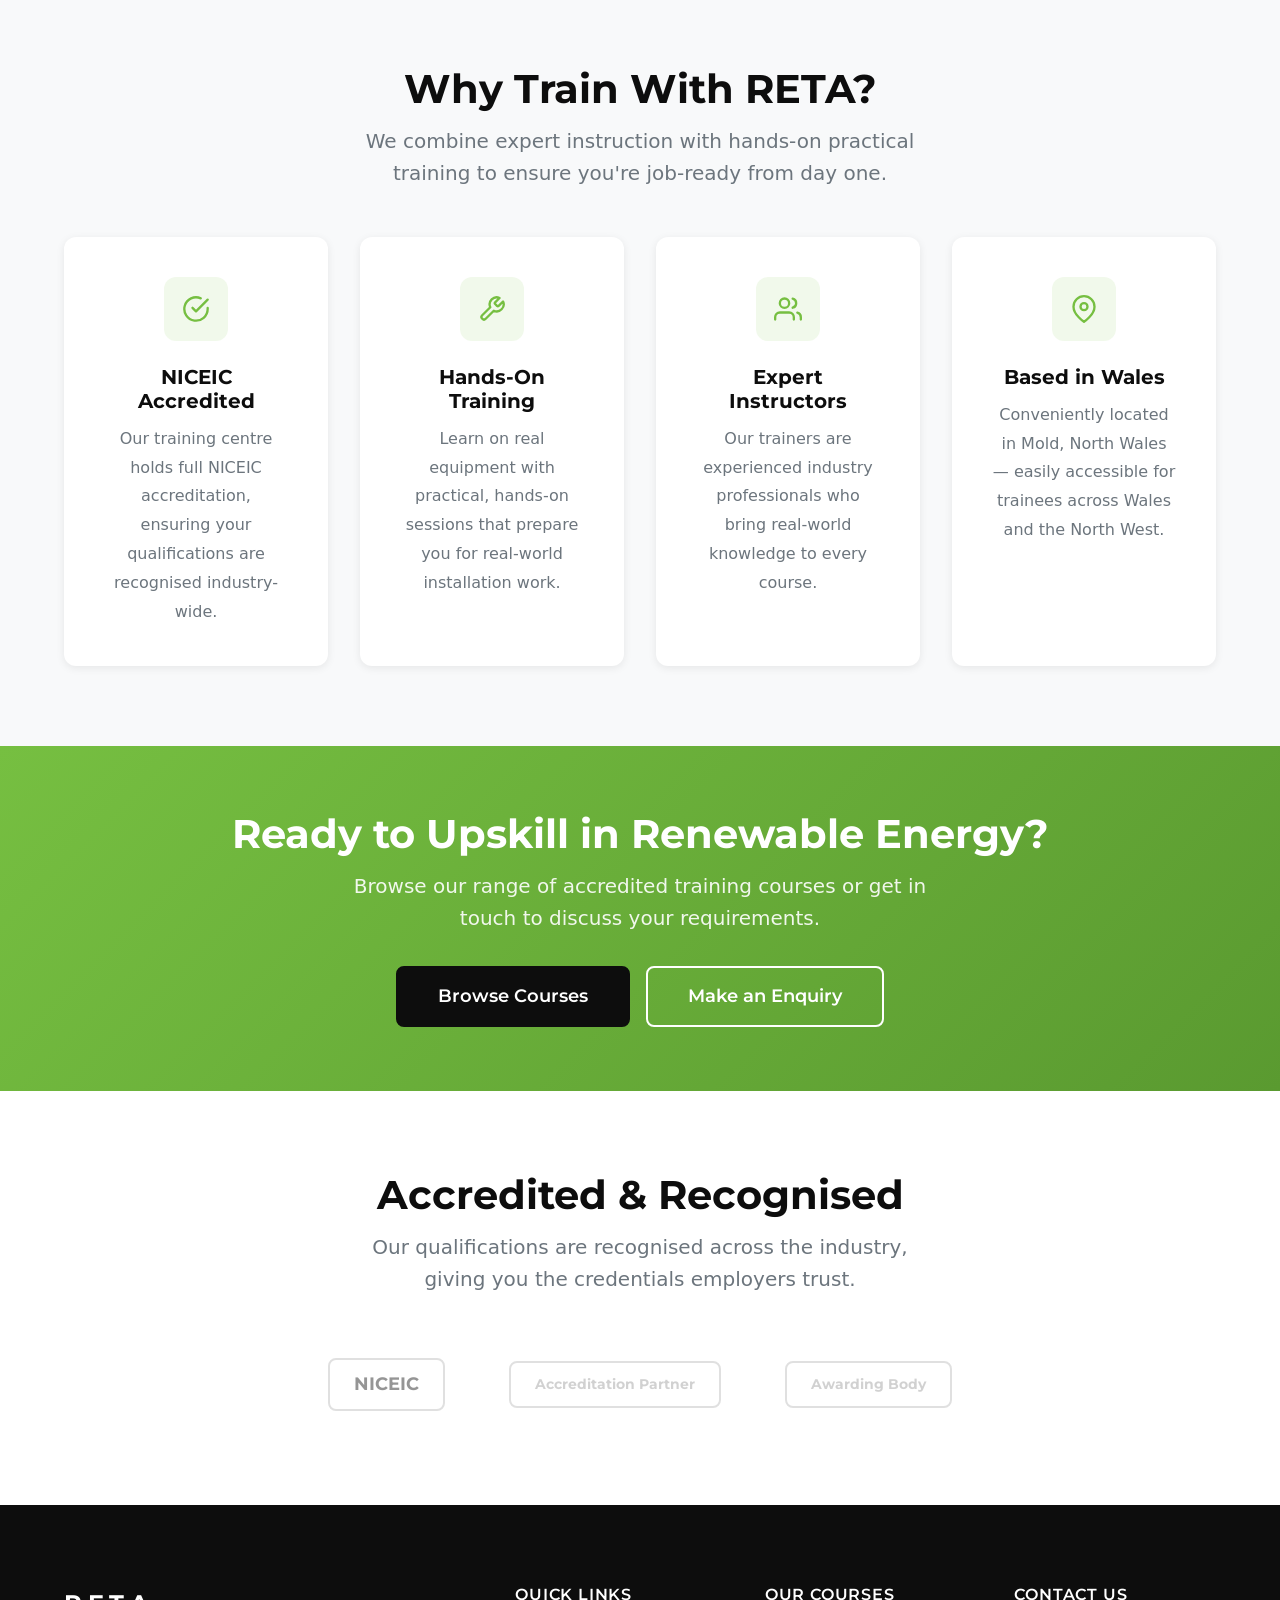
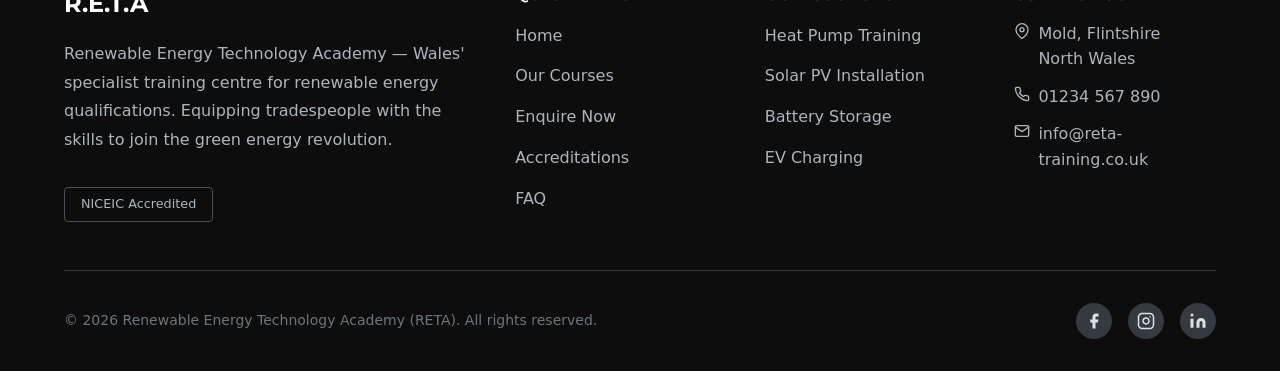
==== commit 77daf8e1: "changes to SEO & Mobile Responsiveness" ====
--- a/index.html
+++ b/index.html
@@ -6,7 +6,8 @@
   <link rel="icon" type="image/png" sizes="32x32" href="favicon-32x32.png">
   <link rel="icon" type="image/png" sizes="16x16" href="favicon-16x16.png">
   <title>RETA — Renewable Energy Technology Academy | Training Centre in Wales</title>
-  <meta name="description" content="Renewable Energy Technology Academy (RETA) — Wales' specialist training centre for heat pump, solar PV, battery storage and EV charging courses. NICEIC accredited.">
+  <link rel="canonical" href="https://www.reta-training.co.uk/">
+  <meta name="description" content="RETA is Wales' specialist renewable energy training academy. NICEIC-accredited courses in heat pumps, solar PV, battery storage and EV charging. Enrol today.">
 
   <!-- Open Graph -->
   <meta property="og:title" content="RETA — Renewable Energy Technology Academy">
@@ -53,7 +54,10 @@
   <header class="header" role="banner">
     <div class="header__inner">
       <a href="index.html" class="header__logo" aria-label="RETA — Home">
-        <img src="logo.png" alt="RETA — Renewable Energy Technology Academy Ltd" class="header__logo-img">
+        <picture>
+          <source srcset="logo.webp" type="image/webp">
+          <img src="logo.png" alt="RETA — Renewable Energy Technology Academy Ltd" class="header__logo-img">
+        </picture>
       </a>
 
       <button class="theme-toggle" aria-label="Switch to dark mode" type="button">
@@ -325,9 +329,15 @@
     </div>
   </div>
 
+  <!-- Back to Top -->
+  <button class="back-to-top" aria-label="Back to top">
+    <svg xmlns="http://www.w3.org/2000/svg" viewBox="0 0 24 24" fill="none" stroke="currentColor" stroke-width="2.5" stroke-linecap="round" stroke-linejoin="round"><polyline points="18 15 12 9 6 15"/></svg>
+  </button>
+
   <!-- Scripts -->
   <script src="js/nav.js"></script>
   <script src="js/cookie.js"></script>
   <script src="js/theme.js"></script>
+  <script src="js/backtotop.js"></script>
 </body>
 </html>
--- a/css/layout.css
+++ b/css/layout.css
@@ -276,6 +276,47 @@
 
 .grid--4 {
   grid-template-columns: repeat(4, 1fr);
+}
+
+/* --- Back to Top --- */
+.back-to-top {
+  position: fixed;
+  bottom: var(--space-6);
+  right: var(--space-6);
+  z-index: 90;
+  width: 44px;
+  height: 44px;
+  border-radius: var(--border-radius-full);
+  background: var(--color-primary);
+  color: var(--color-white);
+  border: none;
+  cursor: pointer;
+  display: flex;
+  align-items: center;
+  justify-content: center;
+  box-shadow: var(--shadow-md);
+  opacity: 0;
+  visibility: hidden;
+  transform: translateY(12px);
+  transition: opacity var(--transition), visibility var(--transition), transform var(--transition), background var(--transition-fast);
+}
+
+.back-to-top.visible {
+  opacity: 1;
+  visibility: visible;
+  transform: translateY(0);
+}
+
+.back-to-top:hover {
+  background: var(--color-primary-dark);
+  box-shadow: var(--shadow-lg);
+  transform: translateY(-2px);
+}
+
+.back-to-top svg {
+  width: 20px;
+  height: 20px;
+  stroke: currentColor;
 }
 
 /* --- Footer --- */
@@ -494,6 +535,15 @@
   .section__title {
     font-size: var(--fs-xl);
   }
+
+  :root {
+    --header-height: 72px;
+  }
+
+  .header__logo-img {
+    height: 52px;
+    max-width: 55vw;
+  }
 }
 
 @media (max-width: 480px) {
@@ -504,4 +554,17 @@
   .header__inner {
     padding: 0 var(--space-4);
   }
-}
+
+  :root {
+    --header-height: 64px;
+  }
+
+  .header__logo-img {
+    height: 44px;
+    max-width: 50vw;
+  }
+
+  .section {
+    padding: var(--space-7) 0;
+  }
+}
--- a/css/components.css
+++ b/css/components.css
@@ -684,7 +684,15 @@
   }
 
   .hero {
-    min-height: 450px;
+    min-height: 380px;
+  }
+
+  .hero__content {
+    padding: var(--space-7) 0;
+  }
+
+  .hero__title {
+    font-size: var(--fs-2xl);
   }
 
   .hero__actions {
@@ -693,12 +701,42 @@
 
   .hero__actions .btn {
     width: 100%;
+  }
+
+  .page-header {
+    padding: var(--space-7) 0 var(--space-5);
+  }
+
+  .cta-banner {
+    padding: var(--space-7) 0;
+  }
+
+  .cta-banner__title {
+    font-size: var(--fs-xl);
+  }
+
+  .feature {
+    padding: var(--space-5);
+  }
+
+  .logo-strip {
+    gap: var(--space-5);
   }
 
   .accreditation-card {
     flex-direction: column;
     align-items: center;
     text-align: center;
+    padding: var(--space-5);
+  }
+
+  .accreditation-card__logo {
+    width: 80px;
+    height: 80px;
+  }
+
+  .map-embed {
+    height: 280px;
   }
 
   .cookie-banner__inner {
@@ -706,3 +744,21 @@
     text-align: center;
   }
 }
+
+@media (max-width: 480px) {
+  .hero {
+    min-height: 320px;
+  }
+
+  .hero__content {
+    padding: var(--space-6) 0;
+  }
+
+  .page-header {
+    padding: var(--space-6) 0 var(--space-4);
+  }
+
+  .cta-banner {
+    padding: var(--space-6) 0;
+  }
+}
